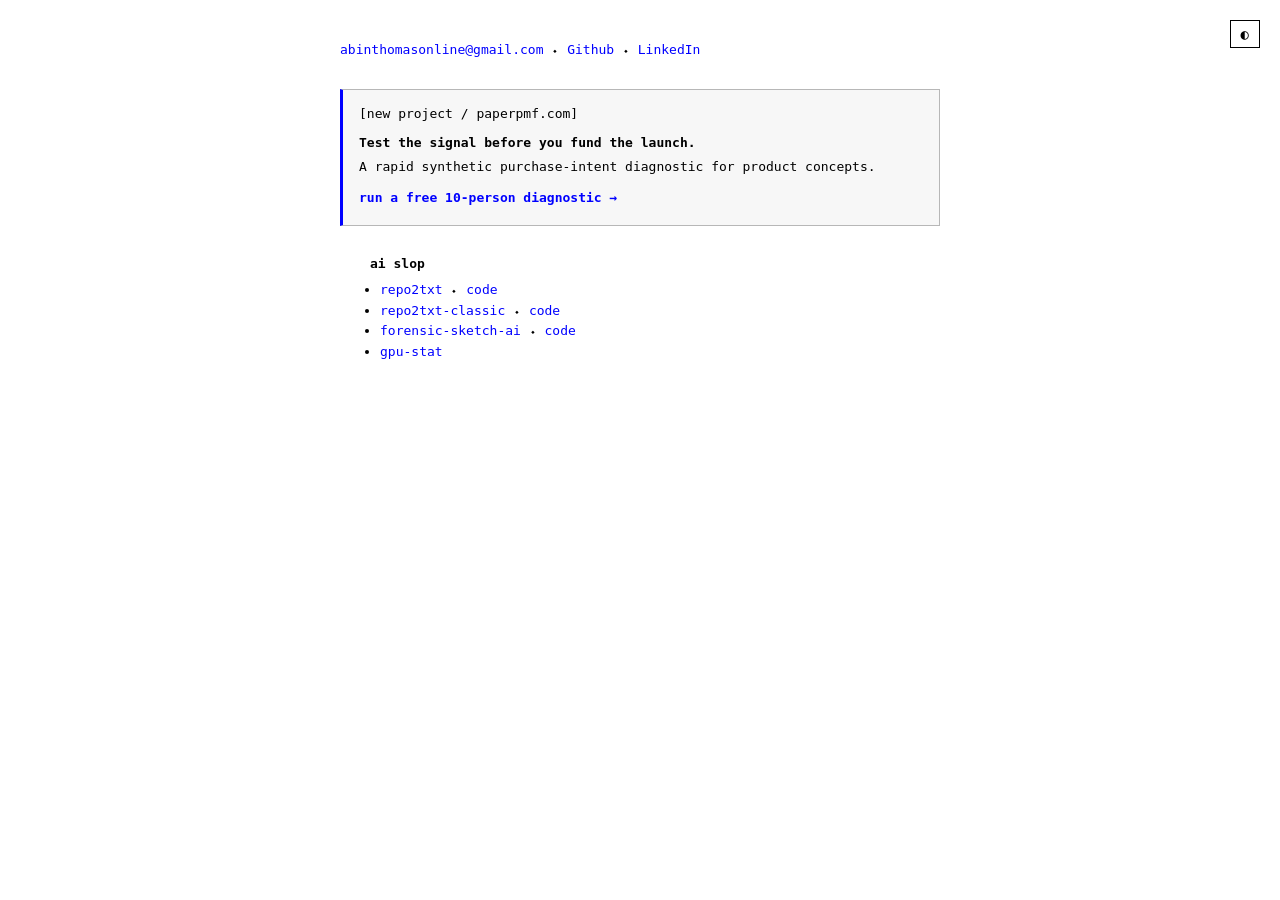
==== index.html @ cc61371e "Add PaperPMF project update" ====
<!DOCTYPE html>
<html lang="en">
<head>
  <meta charset="UTF-8">
  <meta name="viewport" content="width=device-width, initial-scale=1.0">
  <title>Abin Thomas</title>

  <!-- Google tag (gtag.js) -->
  <script async src="https://www.googletagmanager.com/gtag/js?id=G-705DZ6S6S2"></script>
  <script>
    window.dataLayer = window.dataLayer || [];
    function gtag(){dataLayer.push(arguments);}
    gtag('js', new Date());
    gtag('config', 'G-705DZ6S6S2');
  </script>

  <style>
    body {
      font-family: monospace;
      max-width: 600px;
      margin: 40px auto;
      padding: 0 20px;
      line-height: 1.6;
      background: white;
      color: black;
      transition: background 0.3s, color 0.3s;
    }
    body.dark {
      background: #1a1a1a;
      color: #e0e0e0;
    }
    a {
      color: blue;
      text-decoration: none;
    }
    body.dark a {
      color: #66b3ff;
    }
    a:hover {
      text-decoration: underline;
    }
    ul {
      margin-top: 0;
    }
    .section-title {
      font-weight: bold;
      margin-bottom: 5px;
      padding-left: 30px;
    }
    .theme-toggle {
      position: fixed;
      top: 20px;
      right: 20px;
      background: none;
      border: 1px solid;
      padding: 5px 10px;
      cursor: pointer;
      font-family: monospace;
      font-size: 14px;
    }
    body.dark .theme-toggle {
      border-color: #666;
      color: #e0e0e0;
    }
    .project-update {
      margin: 28px 0;
      padding: 14px 16px 16px;
      border: 1px solid #b7b7b7;
      border-left: 3px solid blue;
      background: #f7f7f7;
      font-family: inherit;
    }
    .project-update p {
      margin: 0;
    }
    .project-update .project-update-label {
      margin-bottom: 8px;
    }
    .project-update .project-update-headline {
      margin-bottom: 4px;
      font-weight: bold;
    }
    .project-update .project-update-body {
      margin-bottom: 10px;
    }
    .project-update-link {
      display: inline-block;
      max-width: 100%;
      font-weight: bold;
    }
    .project-update-link:focus-visible {
      outline: 2px solid blue;
      outline-offset: 3px;
    }
    body.dark .project-update {
      background: #222;
      border-color: #666;
      border-left-color: #66b3ff;
    }
    body.dark .project-update-link:focus-visible {
      outline-color: #66b3ff;
    }
    @media (max-width: 480px) {
      .project-update {
        margin: 24px 0;
        padding: 12px 14px 14px;
      }
    }
  </style>
</head>
<body>
  <button class="theme-toggle" onclick="toggleTheme()">◐</button>

  <a href="mailto:abinthomasonline@gmail.com">abinthomasonline@gmail.com</a> &#11049; <a href="https://github.com/abinthomasonline/">Github</a> &#11049; <a href="https://www.linkedin.com/in/abinthomasonline/">LinkedIn</a>

  <aside class="project-update" aria-labelledby="paperpmf-update-title">
    <p class="project-update-label">[new project / paperpmf.com]</p>
    <p class="project-update-headline" id="paperpmf-update-title">Test the signal before you fund the launch.</p>
    <p class="project-update-body">A rapid synthetic purchase-intent diagnostic for product concepts.</p>
    <a class="project-update-link" href="https://paperpmf.com/?utm_source=abinthomas.in&amp;utm_medium=referral&amp;utm_campaign=paperpmf_crosspromo_2026&amp;utm_content=project_update#diagnostic-intake">run a free 10-person diagnostic →</a>
  </aside>

  <div>
    <p class="section-title">ai slop</p>
    <ul>
      <li><a href="https://abinthomas.in/repo2txt/">repo2txt</a> &#11049; <a href="https://github.com/abinthomasonline/repo2txt">code</a></li>
      <li><a href="https://abinthomas.in/repo2txt-classic/">repo2txt-classic</a> &#11049; <a href="https://github.com/abinthomasonline/repo2txt-classic">code</a></li>
      <li><a href="https://abinthomas.in/forensic-sketch-ai/">forensic-sketch-ai</a> &#11049; <a href="https://github.com/abinthomasonline/forensic-sketch-ai">code</a></li>
      <li><a href="https://github.com/abinthomasonline/gpu-stat">gpu-stat</a></li>
    </ul>
  </div>

  <script>
    function getPreferredTheme() {
      const saved = localStorage.getItem('theme');
      if (saved) return saved;
      return window.matchMedia('(prefers-color-scheme: dark)').matches ? 'dark' : 'light';
    }

    function setTheme(theme) {
      if (theme === 'dark') {
        document.body.classList.add('dark');
      } else {
        document.body.classList.remove('dark');
      }
      localStorage.setItem('theme', theme);
    }

    function toggleTheme() {
      const current = document.body.classList.contains('dark') ? 'dark' : 'light';
      setTheme(current === 'dark' ? 'light' : 'dark');
    }

    setTheme(getPreferredTheme());
  </script>
</body>
</html>
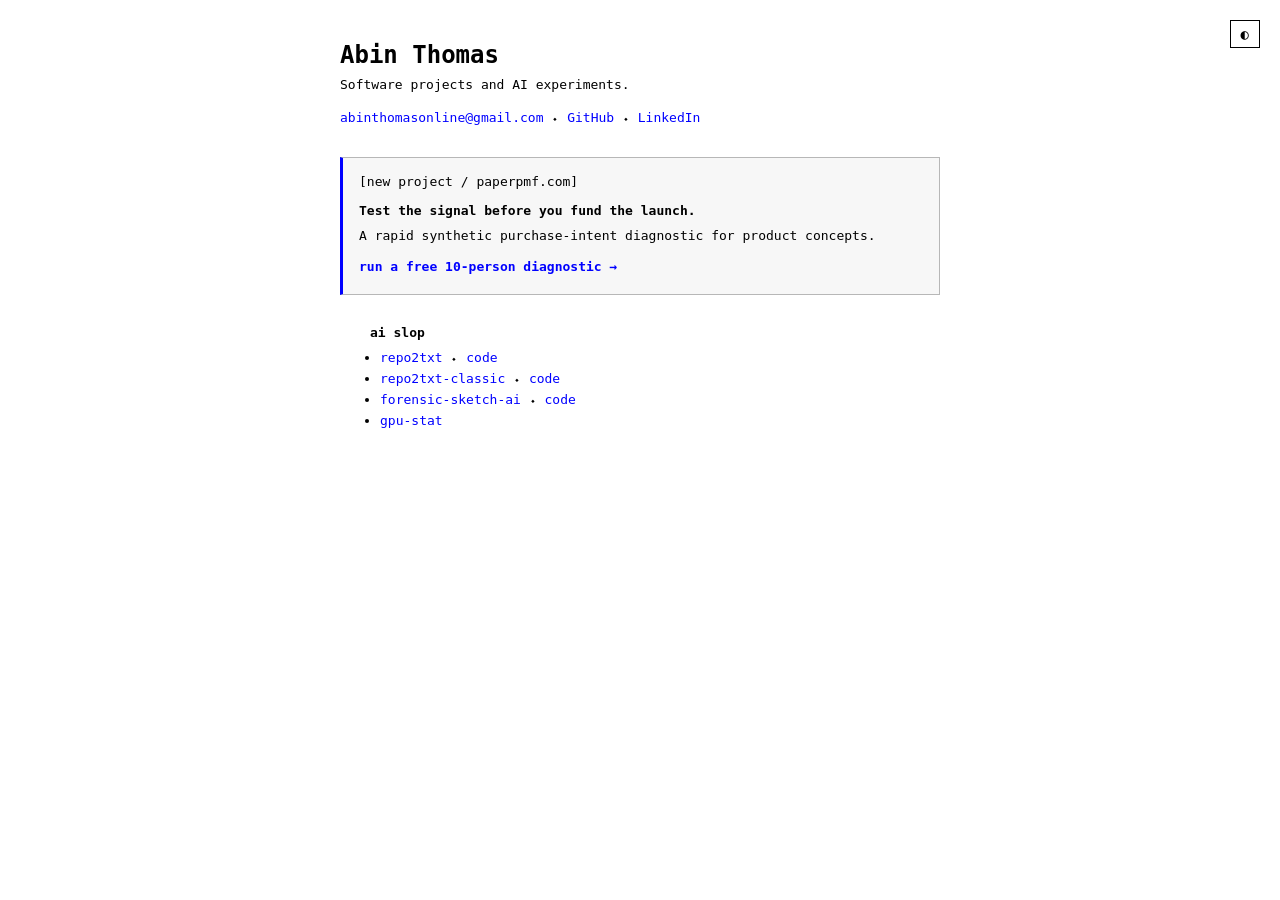
==== commit 27e6bf95: "Improve portfolio SEO and social previews" ====
--- a/index.html
+++ b/index.html
@@ -3,7 +3,66 @@
 <head>
   <meta charset="UTF-8">
   <meta name="viewport" content="width=device-width, initial-scale=1.0">
-  <title>Abin Thomas</title>
+  <title>Abin Thomas — Software &amp; AI Projects</title>
+  <meta name="description" content="Personal site of Abin Thomas, featuring open-source software and AI experiments including repo2txt and Forensic Sketch AI.">
+  <meta name="author" content="Abin Thomas">
+  <meta name="robots" content="index, follow">
+  <meta name="theme-color" content="#ffffff" media="(prefers-color-scheme: light)">
+  <meta name="theme-color" content="#1a1a1a" media="(prefers-color-scheme: dark)">
+  <link rel="canonical" href="https://abinthomas.in/">
+  <link rel="shortcut icon" href="/favicon.ico">
+  <link rel="icon" type="image/svg+xml" href="/favicon.svg">
+  <link rel="icon" type="image/png" sizes="32x32" href="/favicon-32x32.png">
+  <link rel="icon" type="image/png" sizes="16x16" href="/favicon-16x16.png">
+  <link rel="apple-touch-icon" sizes="180x180" href="/apple-touch-icon.png">
+  <link rel="manifest" href="/site.webmanifest">
+
+  <meta property="og:type" content="profile">
+  <meta property="og:site_name" content="Abin Thomas">
+  <meta property="og:title" content="Abin Thomas — Software &amp; AI Projects">
+  <meta property="og:description" content="Open-source software and AI experiments by Abin Thomas.">
+  <meta property="og:url" content="https://abinthomas.in/">
+  <meta property="og:locale" content="en_IN">
+  <meta property="og:image" content="https://abinthomas.in/images/og-abin-thomas.jpg">
+  <meta property="og:image:type" content="image/jpeg">
+  <meta property="og:image:width" content="1200">
+  <meta property="og:image:height" content="630">
+  <meta property="og:image:alt" content="A playful ink-blob mascot connecting modular software components">
+
+  <meta name="twitter:card" content="summary_large_image">
+  <meta name="twitter:title" content="Abin Thomas — Software &amp; AI Projects">
+  <meta name="twitter:description" content="Open-source software and AI experiments by Abin Thomas.">
+  <meta name="twitter:image" content="https://abinthomas.in/images/og-abin-thomas.jpg">
+  <meta name="twitter:image:alt" content="A playful ink-blob mascot connecting modular software components">
+
+  <script type="application/ld+json">
+    {
+      "@context": "https://schema.org",
+      "@graph": [
+        {
+          "@type": "WebSite",
+          "@id": "https://abinthomas.in/#website",
+          "url": "https://abinthomas.in/",
+          "name": "Abin Thomas",
+          "description": "Open-source software and AI experiments by Abin Thomas.",
+          "image": "https://abinthomas.in/images/og-abin-thomas.jpg",
+          "inLanguage": "en-IN"
+        },
+        {
+          "@type": "Person",
+          "@id": "https://abinthomas.in/#person",
+          "name": "Abin Thomas",
+          "url": "https://abinthomas.in/",
+          "image": "https://abinthomas.in/images/og-abin-thomas.jpg",
+          "email": "mailto:abinthomasonline@gmail.com",
+          "sameAs": [
+            "https://github.com/abinthomasonline/",
+            "https://www.linkedin.com/in/abinthomasonline/"
+          ]
+        }
+      ]
+    }
+  </script>
 
   <!-- Google tag (gtag.js) -->
   <script async src="https://www.googletagmanager.com/gtag/js?id=G-705DZ6S6S2"></script>
@@ -100,6 +159,23 @@
     body.dark .project-update-link:focus-visible {
       outline-color: #66b3ff;
     }
+    .site-header {
+      margin-bottom: 28px;
+    }
+    .site-title {
+      margin: 0;
+      font-size: 1.5rem;
+      line-height: 1.3;
+    }
+    .site-intro {
+      margin: 4px 0 10px;
+    }
+    .contact-links {
+      line-height: 1.8;
+    }
+    .section-title {
+      font-size: 1em;
+    }
     @media (max-width: 480px) {
       .project-update {
         margin: 24px 0;
@@ -109,26 +185,34 @@
   </style>
 </head>
 <body>
-  <button class="theme-toggle" onclick="toggleTheme()">◐</button>
-
-  <a href="mailto:abinthomasonline@gmail.com">abinthomasonline@gmail.com</a> &#11049; <a href="https://github.com/abinthomasonline/">Github</a> &#11049; <a href="https://www.linkedin.com/in/abinthomasonline/">LinkedIn</a>
-
-  <aside class="project-update" aria-labelledby="paperpmf-update-title">
-    <p class="project-update-label">[new project / paperpmf.com]</p>
-    <p class="project-update-headline" id="paperpmf-update-title">Test the signal before you fund the launch.</p>
-    <p class="project-update-body">A rapid synthetic purchase-intent diagnostic for product concepts.</p>
-    <a class="project-update-link" href="https://paperpmf.com/?utm_source=abinthomas.in&amp;utm_medium=referral&amp;utm_campaign=paperpmf_crosspromo_2026&amp;utm_content=project_update#diagnostic-intake">run a free 10-person diagnostic →</a>
-  </aside>
-
-  <div>
-    <p class="section-title">ai slop</p>
-    <ul>
-      <li><a href="https://abinthomas.in/repo2txt/">repo2txt</a> &#11049; <a href="https://github.com/abinthomasonline/repo2txt">code</a></li>
-      <li><a href="https://abinthomas.in/repo2txt-classic/">repo2txt-classic</a> &#11049; <a href="https://github.com/abinthomasonline/repo2txt-classic">code</a></li>
-      <li><a href="https://abinthomas.in/forensic-sketch-ai/">forensic-sketch-ai</a> &#11049; <a href="https://github.com/abinthomasonline/forensic-sketch-ai">code</a></li>
-      <li><a href="https://github.com/abinthomasonline/gpu-stat">gpu-stat</a></li>
-    </ul>
-  </div>
+  <button class="theme-toggle" onclick="toggleTheme()" aria-label="Toggle color theme" title="Toggle color theme">◐</button>
+
+  <header class="site-header">
+    <h1 class="site-title">Abin Thomas</h1>
+    <p class="site-intro">Software projects and AI experiments.</p>
+    <nav class="contact-links" aria-label="Contact and profiles">
+      <a href="mailto:abinthomasonline@gmail.com">abinthomasonline@gmail.com</a> &#11049; <a rel="me" href="https://github.com/abinthomasonline/">GitHub</a> &#11049; <a rel="me" href="https://www.linkedin.com/in/abinthomasonline/">LinkedIn</a>
+    </nav>
+  </header>
+
+  <main>
+    <aside class="project-update" aria-labelledby="paperpmf-update-title">
+      <p class="project-update-label">[new project / paperpmf.com]</p>
+      <p class="project-update-headline" id="paperpmf-update-title">Test the signal before you fund the launch.</p>
+      <p class="project-update-body">A rapid synthetic purchase-intent diagnostic for product concepts.</p>
+      <a class="project-update-link" href="https://paperpmf.com/?utm_source=abinthomas.in&amp;utm_medium=referral&amp;utm_campaign=paperpmf_crosspromo_2026&amp;utm_content=project_update#diagnostic-intake">run a free 10-person diagnostic →</a>
+    </aside>
+
+    <section aria-labelledby="projects-heading">
+      <h2 class="section-title" id="projects-heading">ai slop</h2>
+      <ul>
+        <li><a href="https://abinthomas.in/repo2txt/">repo2txt</a> &#11049; <a href="https://github.com/abinthomasonline/repo2txt">code</a></li>
+        <li><a href="https://repo2txt.simplebasedomain.com/">repo2txt-classic</a> &#11049; <a href="https://github.com/abinthomasonline/repo2txt-classic">code</a></li>
+        <li><a href="https://abinthomas.in/forensic-sketch-ai/">forensic-sketch-ai</a> &#11049; <a href="https://github.com/abinthomasonline/forensic-sketch-ai">code</a></li>
+        <li><a href="https://github.com/abinthomasonline/gpu-stat">gpu-stat</a></li>
+      </ul>
+    </section>
+  </main>
 
   <script>
     function getPreferredTheme() {
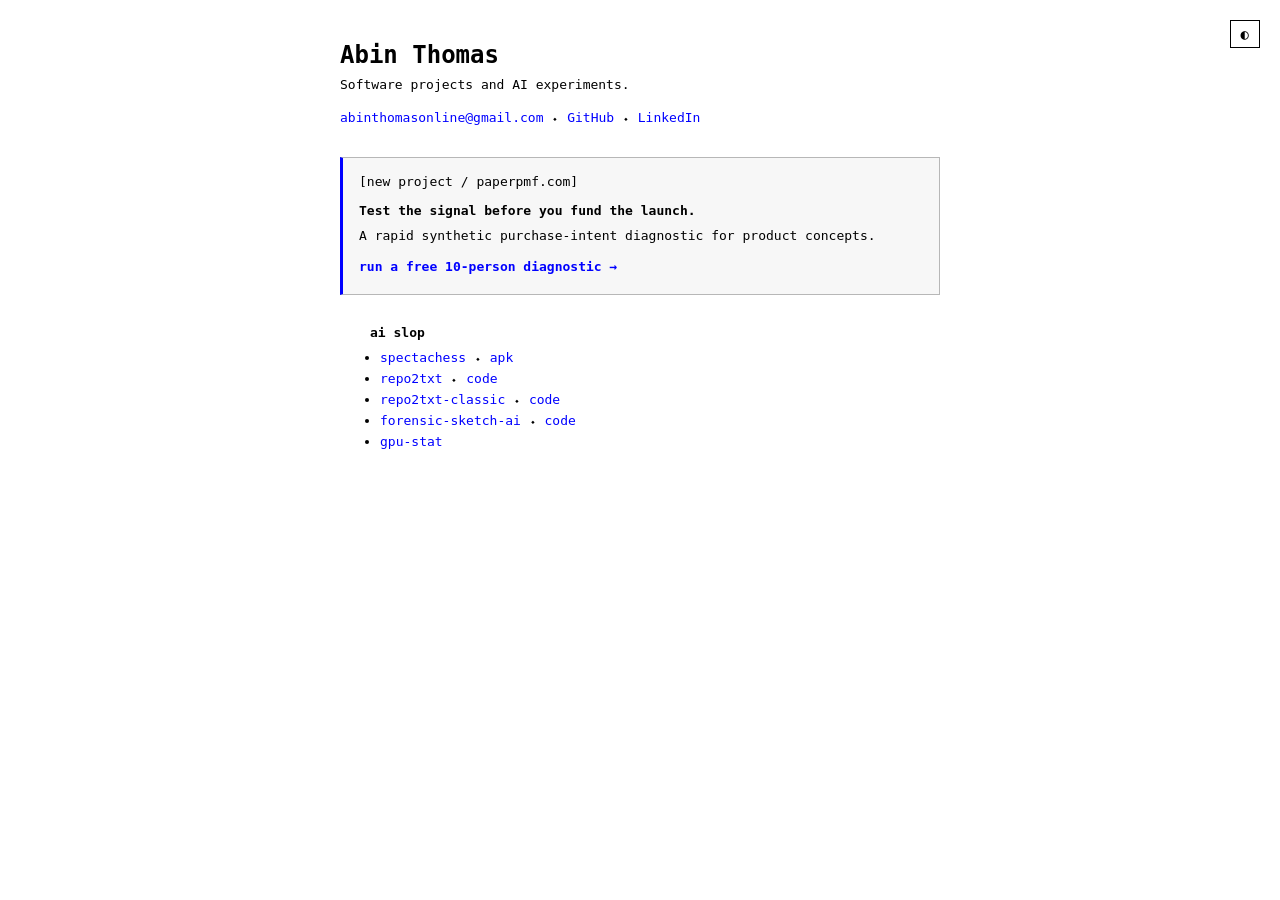
==== commit 31715d21: "Add SpectaChess download links" ====
--- a/index.html
+++ b/index.html
@@ -206,6 +206,7 @@
     <section aria-labelledby="projects-heading">
       <h2 class="section-title" id="projects-heading">ai slop</h2>
       <ul>
+        <li><a href="https://github.com/abinthomasonline/spectachess">spectachess</a> &#11049; <a href="https://github.com/abinthomasonline/spectachess/releases/latest/download/SpectaChess.apk">apk</a></li>
         <li><a href="https://abinthomas.in/repo2txt/">repo2txt</a> &#11049; <a href="https://github.com/abinthomasonline/repo2txt">code</a></li>
         <li><a href="https://repo2txt.simplebasedomain.com/">repo2txt-classic</a> &#11049; <a href="https://github.com/abinthomasonline/repo2txt-classic">code</a></li>
         <li><a href="https://abinthomas.in/forensic-sketch-ai/">forensic-sketch-ai</a> &#11049; <a href="https://github.com/abinthomasonline/forensic-sketch-ai">code</a></li>
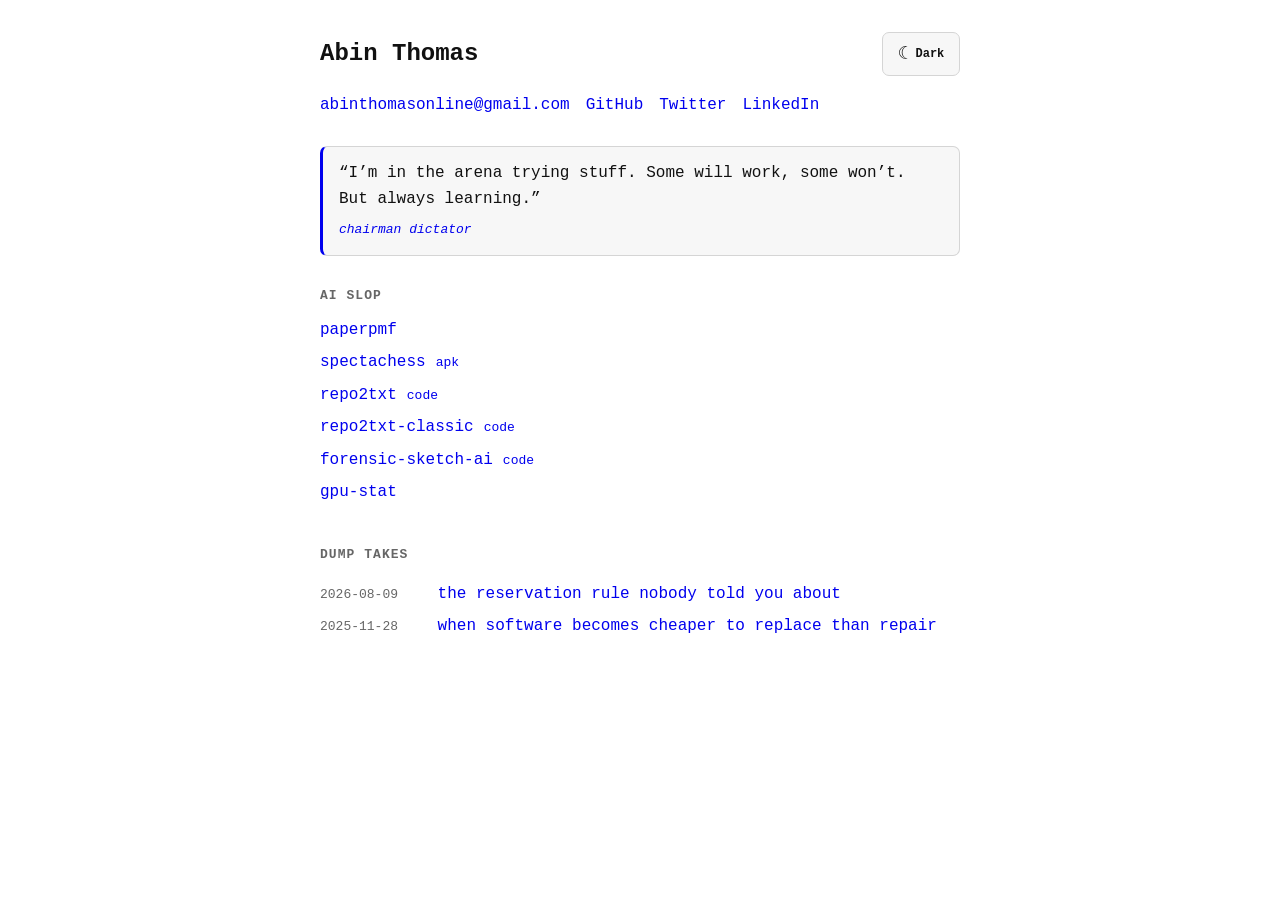
==== commit eb60f4fc: "Add blog articles and reorganize site" ====
--- a/index.html
+++ b/index.html
@@ -1,14 +1,13 @@
 <!DOCTYPE html>
-<html lang="en">
+<html lang="en-IN">
 <head>
   <meta charset="UTF-8">
-  <meta name="viewport" content="width=device-width, initial-scale=1.0">
-  <title>Abin Thomas — Software &amp; AI Projects</title>
-  <meta name="description" content="Personal site of Abin Thomas, featuring open-source software and AI experiments including repo2txt and Forensic Sketch AI.">
+  <meta name="viewport" content="width=device-width, initial-scale=1.0, viewport-fit=cover">
+  <title>Abin Thomas | Projects and writing</title>
+  <meta name="description" content="Projects and writing by Abin Thomas.">
   <meta name="author" content="Abin Thomas">
   <meta name="robots" content="index, follow">
-  <meta name="theme-color" content="#ffffff" media="(prefers-color-scheme: light)">
-  <meta name="theme-color" content="#1a1a1a" media="(prefers-color-scheme: dark)">
+  <meta name="theme-color" content="#ffffff">
   <link rel="canonical" href="https://abinthomas.in/">
   <link rel="shortcut icon" href="/favicon.ico">
   <link rel="icon" type="image/svg+xml" href="/favicon.svg">
@@ -16,11 +15,12 @@
   <link rel="icon" type="image/png" sizes="16x16" href="/favicon-16x16.png">
   <link rel="apple-touch-icon" sizes="180x180" href="/apple-touch-icon.png">
   <link rel="manifest" href="/site.webmanifest">
+  <link rel="stylesheet" href="/assets/css/site.css">
 
   <meta property="og:type" content="profile">
   <meta property="og:site_name" content="Abin Thomas">
-  <meta property="og:title" content="Abin Thomas — Software &amp; AI Projects">
-  <meta property="og:description" content="Open-source software and AI experiments by Abin Thomas.">
+  <meta property="og:title" content="Abin Thomas | Projects and writing">
+  <meta property="og:description" content="Projects and writing by Abin Thomas.">
   <meta property="og:url" content="https://abinthomas.in/">
   <meta property="og:locale" content="en_IN">
   <meta property="og:image" content="https://abinthomas.in/images/og-abin-thomas.jpg">
@@ -30,8 +30,8 @@
   <meta property="og:image:alt" content="A playful ink-blob mascot connecting modular software components">
 
   <meta name="twitter:card" content="summary_large_image">
-  <meta name="twitter:title" content="Abin Thomas — Software &amp; AI Projects">
-  <meta name="twitter:description" content="Open-source software and AI experiments by Abin Thomas.">
+  <meta name="twitter:title" content="Abin Thomas | Projects and writing">
+  <meta name="twitter:description" content="Projects and writing by Abin Thomas.">
   <meta name="twitter:image" content="https://abinthomas.in/images/og-abin-thomas.jpg">
   <meta name="twitter:image:alt" content="A playful ink-blob mascot connecting modular software components">
 
@@ -44,7 +44,7 @@
           "@id": "https://abinthomas.in/#website",
           "url": "https://abinthomas.in/",
           "name": "Abin Thomas",
-          "description": "Open-source software and AI experiments by Abin Thomas.",
+          "description": "Projects and writing by Abin Thomas.",
           "image": "https://abinthomas.in/images/og-abin-thomas.jpg",
           "inLanguage": "en-IN"
         },
@@ -57,6 +57,7 @@
           "email": "mailto:abinthomasonline@gmail.com",
           "sameAs": [
             "https://github.com/abinthomasonline/",
+            "https://x.com/abintweeting",
             "https://www.linkedin.com/in/abinthomasonline/"
           ]
         }
@@ -64,179 +65,74 @@
     }
   </script>
 
-  <!-- Google tag (gtag.js) -->
+  <script>
+    (function () {
+      var saved = null;
+      try {
+        saved = localStorage.getItem("theme");
+      } catch (error) {
+        saved = null;
+      }
+      var theme = saved === "dark" || saved === "light"
+        ? saved
+        : (window.matchMedia("(prefers-color-scheme: dark)").matches ? "dark" : "light");
+      document.documentElement.classList.toggle("dark", theme === "dark");
+    }());
+  </script>
+
   <script async src="https://www.googletagmanager.com/gtag/js?id=G-705DZ6S6S2"></script>
   <script>
     window.dataLayer = window.dataLayer || [];
-    function gtag(){dataLayer.push(arguments);}
-    gtag('js', new Date());
-    gtag('config', 'G-705DZ6S6S2');
+    function gtag(){window.dataLayer.push(arguments);}
+    gtag("js", new Date());
+    gtag("config", "G-705DZ6S6S2");
   </script>
-
-  <style>
-    body {
-      font-family: monospace;
-      max-width: 600px;
-      margin: 40px auto;
-      padding: 0 20px;
-      line-height: 1.6;
-      background: white;
-      color: black;
-      transition: background 0.3s, color 0.3s;
-    }
-    body.dark {
-      background: #1a1a1a;
-      color: #e0e0e0;
-    }
-    a {
-      color: blue;
-      text-decoration: none;
-    }
-    body.dark a {
-      color: #66b3ff;
-    }
-    a:hover {
-      text-decoration: underline;
-    }
-    ul {
-      margin-top: 0;
-    }
-    .section-title {
-      font-weight: bold;
-      margin-bottom: 5px;
-      padding-left: 30px;
-    }
-    .theme-toggle {
-      position: fixed;
-      top: 20px;
-      right: 20px;
-      background: none;
-      border: 1px solid;
-      padding: 5px 10px;
-      cursor: pointer;
-      font-family: monospace;
-      font-size: 14px;
-    }
-    body.dark .theme-toggle {
-      border-color: #666;
-      color: #e0e0e0;
-    }
-    .project-update {
-      margin: 28px 0;
-      padding: 14px 16px 16px;
-      border: 1px solid #b7b7b7;
-      border-left: 3px solid blue;
-      background: #f7f7f7;
-      font-family: inherit;
-    }
-    .project-update p {
-      margin: 0;
-    }
-    .project-update .project-update-label {
-      margin-bottom: 8px;
-    }
-    .project-update .project-update-headline {
-      margin-bottom: 4px;
-      font-weight: bold;
-    }
-    .project-update .project-update-body {
-      margin-bottom: 10px;
-    }
-    .project-update-link {
-      display: inline-block;
-      max-width: 100%;
-      font-weight: bold;
-    }
-    .project-update-link:focus-visible {
-      outline: 2px solid blue;
-      outline-offset: 3px;
-    }
-    body.dark .project-update {
-      background: #222;
-      border-color: #666;
-      border-left-color: #66b3ff;
-    }
-    body.dark .project-update-link:focus-visible {
-      outline-color: #66b3ff;
-    }
-    .site-header {
-      margin-bottom: 28px;
-    }
-    .site-title {
-      margin: 0;
-      font-size: 1.5rem;
-      line-height: 1.3;
-    }
-    .site-intro {
-      margin: 4px 0 10px;
-    }
-    .contact-links {
-      line-height: 1.8;
-    }
-    .section-title {
-      font-size: 1em;
-    }
-    @media (max-width: 480px) {
-      .project-update {
-        margin: 24px 0;
-        padding: 12px 14px 14px;
-      }
-    }
-  </style>
 </head>
 <body>
-  <button class="theme-toggle" onclick="toggleTheme()" aria-label="Toggle color theme" title="Toggle color theme">◐</button>
+  <header class="site-header">
+    <div class="title-row">
+      <h1 class="site-title">Abin Thomas</h1>
+      <button class="theme-toggle" type="button" data-theme-toggle aria-label="Use dark theme" title="Use dark theme">
+        <span data-theme-icon aria-hidden="true">☾</span>
+        <span data-theme-label>Dark</span>
+      </button>
+    </div>
 
-  <header class="site-header">
-    <h1 class="site-title">Abin Thomas</h1>
-    <p class="site-intro">Software projects and AI experiments.</p>
-    <nav class="contact-links" aria-label="Contact and profiles">
-      <a href="mailto:abinthomasonline@gmail.com">abinthomasonline@gmail.com</a> &#11049; <a rel="me" href="https://github.com/abinthomasonline/">GitHub</a> &#11049; <a rel="me" href="https://www.linkedin.com/in/abinthomasonline/">LinkedIn</a>
+    <nav class="social-links" aria-label="Contact and profiles">
+      <a class="email-link" href="mailto:abinthomasonline@gmail.com">abinthomasonline@gmail.com</a>
+      <a rel="me" href="https://github.com/abinthomasonline/">GitHub</a>
+      <a rel="me" href="https://x.com/abintweeting">Twitter</a>
+      <a rel="me" href="https://www.linkedin.com/in/abinthomasonline/">LinkedIn</a>
     </nav>
+
+    <blockquote class="site-quote">
+      <p>“I’m in the arena trying stuff. Some will work, some won’t. But always learning.”</p>
+      <footer><cite><a href="https://x.com/chamath/status/1693992134796603477">chairman dictator</a></cite></footer>
+    </blockquote>
   </header>
 
   <main>
-    <aside class="project-update" aria-labelledby="paperpmf-update-title">
-      <p class="project-update-label">[new project / paperpmf.com]</p>
-      <p class="project-update-headline" id="paperpmf-update-title">Test the signal before you fund the launch.</p>
-      <p class="project-update-body">A rapid synthetic purchase-intent diagnostic for product concepts.</p>
-      <a class="project-update-link" href="https://paperpmf.com/?utm_source=abinthomas.in&amp;utm_medium=referral&amp;utm_campaign=paperpmf_crosspromo_2026&amp;utm_content=project_update#diagnostic-intake">run a free 10-person diagnostic →</a>
-    </aside>
-
-    <section aria-labelledby="projects-heading">
+    <section class="site-section" aria-labelledby="projects-heading">
       <h2 class="section-title" id="projects-heading">ai slop</h2>
-      <ul>
-        <li><a href="https://github.com/abinthomasonline/spectachess">spectachess</a> &#11049; <a href="https://github.com/abinthomasonline/spectachess/releases/latest/download/SpectaChess.apk">apk</a></li>
-        <li><a href="https://abinthomas.in/repo2txt/">repo2txt</a> &#11049; <a href="https://github.com/abinthomasonline/repo2txt">code</a></li>
-        <li><a href="https://repo2txt.simplebasedomain.com/">repo2txt-classic</a> &#11049; <a href="https://github.com/abinthomasonline/repo2txt-classic">code</a></li>
-        <li><a href="https://abinthomas.in/forensic-sketch-ai/">forensic-sketch-ai</a> &#11049; <a href="https://github.com/abinthomasonline/forensic-sketch-ai">code</a></li>
+      <ul class="item-list">
+        <li><a href="https://paperpmf.com/">paperpmf</a></li>
+        <li><a href="https://github.com/abinthomasonline/spectachess">spectachess</a><span class="item-actions"><a href="https://github.com/abinthomasonline/spectachess/releases/latest/download/SpectaChess.apk">apk</a></span></li>
+        <li><a href="https://abinthomas.in/repo2txt/">repo2txt</a><span class="item-actions"><a href="https://github.com/abinthomasonline/repo2txt">code</a></span></li>
+        <li><a href="https://repo2txt.simplebasedomain.com/">repo2txt-classic</a><span class="item-actions"><a href="https://github.com/abinthomasonline/repo2txt-classic">code</a></span></li>
+        <li><a href="https://abinthomas.in/forensic-sketch-ai/">forensic-sketch-ai</a><span class="item-actions"><a href="https://github.com/abinthomasonline/forensic-sketch-ai">code</a></span></li>
         <li><a href="https://github.com/abinthomasonline/gpu-stat">gpu-stat</a></li>
       </ul>
     </section>
+
+    <section class="site-section" aria-labelledby="takes-heading">
+      <h2 class="section-title" id="takes-heading"><a href="/blog/">dump takes</a></h2>
+      <ol class="post-list">
+        <li><time datetime="2026-08-09">2026-08-09</time><a href="/blog/reservation-allocation/">the reservation rule nobody told you about</a></li>
+        <li><time datetime="2025-11-28">2025-11-28</time><a href="/blog/software-repair-economy/">when software becomes cheaper to replace than repair</a></li>
+      </ol>
+    </section>
   </main>
 
-  <script>
-    function getPreferredTheme() {
-      const saved = localStorage.getItem('theme');
-      if (saved) return saved;
-      return window.matchMedia('(prefers-color-scheme: dark)').matches ? 'dark' : 'light';
-    }
-
-    function setTheme(theme) {
-      if (theme === 'dark') {
-        document.body.classList.add('dark');
-      } else {
-        document.body.classList.remove('dark');
-      }
-      localStorage.setItem('theme', theme);
-    }
-
-    function toggleTheme() {
-      const current = document.body.classList.contains('dark') ? 'dark' : 'light';
-      setTheme(current === 'dark' ? 'light' : 'dark');
-    }
-
-    setTheme(getPreferredTheme());
-  </script>
+  <script src="/assets/js/theme.js"></script>
 </body>
 </html>
--- a/assets/css/site.css
+++ b/assets/css/site.css
@@ -0,0 +1,234 @@
+:root {
+  color-scheme: light;
+  --paper: #ffffff;
+  --panel: #f7f7f7;
+  --ink: #111111;
+  --muted: #666666;
+  --line: #d5d5d5;
+  --accent: #0000ee;
+  --mono: ui-monospace, SFMono-Regular, Menlo, Monaco, Consolas, "Liberation Mono", monospace;
+}
+
+html.dark,
+body.dark {
+  color-scheme: dark;
+  --paper: #1a1a1a;
+  --panel: #222222;
+  --ink: #e0e0e0;
+  --muted: #aaaaaa;
+  --line: #555555;
+  --accent: #66b3ff;
+}
+
+* {
+  box-sizing: border-box;
+}
+
+html {
+  min-height: 100%;
+  background: var(--paper);
+  color: var(--ink);
+}
+
+body {
+  width: min(100%, 672px);
+  min-height: 100dvh;
+  margin: 0 auto;
+  padding: max(32px, env(safe-area-inset-top)) max(16px, env(safe-area-inset-right)) max(56px, env(safe-area-inset-bottom)) max(16px, env(safe-area-inset-left));
+  background: var(--paper);
+  color: var(--ink);
+  font: 16px/1.6 var(--mono);
+}
+
+html.theme-ready body {
+  transition: background 180ms ease, color 180ms ease;
+}
+
+a {
+  color: var(--accent);
+  text-decoration: none;
+  text-underline-offset: 3px;
+}
+
+a:hover {
+  text-decoration: underline;
+}
+
+a:focus-visible,
+button:focus-visible {
+  outline: 2px solid var(--accent);
+  outline-offset: 3px;
+}
+
+.site-header {
+  margin-bottom: 30px;
+}
+
+.title-row,
+.page-bar {
+  display: flex;
+  gap: 16px;
+  align-items: center;
+  justify-content: space-between;
+}
+
+.site-title,
+.page-title {
+  margin: 0;
+  font-size: 24px;
+  line-height: 1.25;
+}
+
+.page-title {
+  margin-top: 28px;
+}
+
+.theme-toggle {
+  display: inline-flex;
+  min-width: 78px;
+  min-height: 44px;
+  flex: 0 0 auto;
+  gap: 7px;
+  align-items: center;
+  justify-content: center;
+  border: 1px solid var(--line);
+  border-radius: 7px;
+  padding: 0 10px;
+  background: var(--panel);
+  color: var(--ink);
+  font: 750 12px/1 var(--mono);
+  cursor: pointer;
+}
+
+.theme-toggle [data-theme-icon] {
+  font-size: 18px;
+}
+
+.social-links {
+  display: flex;
+  flex-wrap: wrap;
+  gap: 6px 16px;
+  margin-top: 12px;
+}
+
+.social-links a {
+  display: inline-flex;
+  min-height: 36px;
+  align-items: center;
+  white-space: nowrap;
+}
+
+.site-quote {
+  margin: 22px 0 0;
+  border: 1px solid var(--line);
+  border-left: 3px solid var(--accent);
+  border-radius: 7px;
+  padding: 14px 16px;
+  background: var(--panel);
+}
+
+.site-quote p,
+.site-quote footer {
+  margin: 0;
+}
+
+.site-quote footer {
+  margin-top: 8px;
+  color: var(--muted);
+  font-size: 13px;
+}
+
+.site-section {
+  margin-top: 30px;
+}
+
+.section-title {
+  margin: 0 0 8px;
+  color: var(--muted);
+  font-size: 13px;
+  font-weight: 800;
+  letter-spacing: 0.08em;
+  text-transform: uppercase;
+}
+
+.section-title a {
+  display: inline-flex;
+  min-height: 32px;
+  align-items: center;
+  color: inherit;
+}
+
+.item-list,
+.post-list {
+  display: grid;
+  gap: 0;
+  margin: 0;
+  padding: 0;
+  list-style: none;
+}
+
+.item-list li,
+.post-list li {
+  min-height: 32px;
+  padding: 0;
+}
+
+.item-list li {
+  display: flex;
+  flex-wrap: wrap;
+  gap: 4px 10px;
+  align-items: baseline;
+}
+
+.item-list li > a,
+.item-actions,
+.item-actions a,
+.post-list a {
+  display: inline-flex;
+  min-height: 32px;
+  align-items: center;
+}
+
+.item-actions a {
+  min-width: 24px;
+}
+
+.item-actions {
+  color: var(--muted);
+  font-size: 13px;
+}
+
+.post-list li {
+  display: grid;
+  grid-template-columns: 11ch minmax(0, 1fr);
+  gap: 12px;
+  align-items: baseline;
+}
+
+.post-list time {
+  color: var(--muted);
+  font-size: 13px;
+}
+
+.home-link {
+  display: inline-flex;
+  min-height: 44px;
+  align-items: center;
+  font-weight: 750;
+}
+
+@media (max-width: 430px) {
+  body {
+    width: 100%;
+    padding: max(20px, env(safe-area-inset-top)) max(14px, env(safe-area-inset-right)) max(56px, env(safe-area-inset-bottom)) max(14px, env(safe-area-inset-left));
+  }
+
+  .theme-toggle {
+    min-width: 72px;
+  }
+
+  .post-list li {
+    grid-template-columns: minmax(0, 1fr);
+    gap: 1px;
+  }
+}
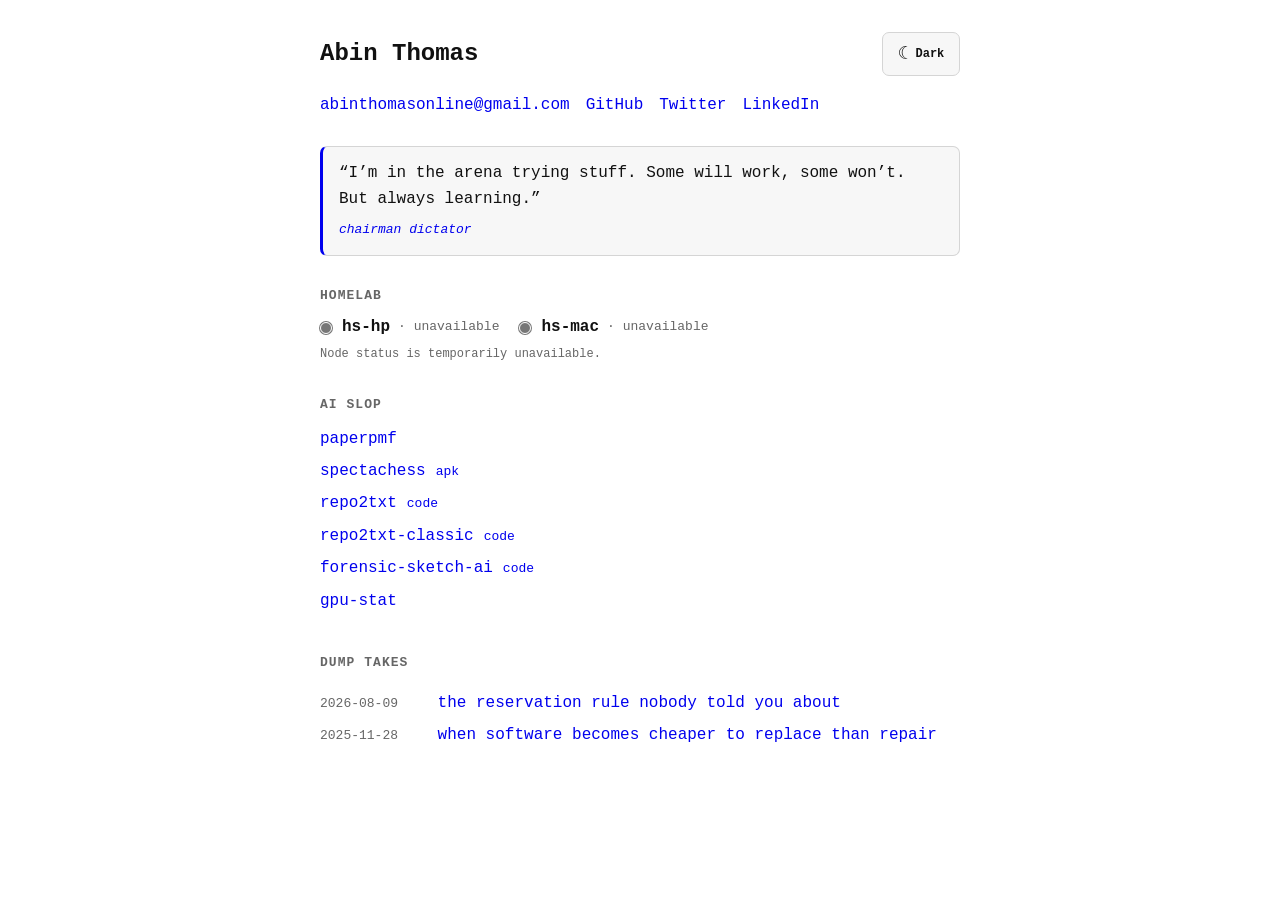
==== commit d4a48395: "Add homelab node status lights" ====
--- a/index.html
+++ b/index.html
@@ -100,27 +100,48 @@
 
     <nav class="social-links" aria-label="Contact and profiles">
       <a class="email-link" href="mailto:abinthomasonline@gmail.com">abinthomasonline@gmail.com</a>
-      <a rel="me" href="https://github.com/abinthomasonline/">GitHub</a>
-      <a rel="me" href="https://x.com/abintweeting">Twitter</a>
-      <a rel="me" href="https://www.linkedin.com/in/abinthomasonline/">LinkedIn</a>
+      <a rel="me noopener noreferrer" target="_blank" href="https://github.com/abinthomasonline/">GitHub</a>
+      <a rel="me noopener noreferrer" target="_blank" href="https://x.com/abintweeting">Twitter</a>
+      <a rel="me noopener noreferrer" target="_blank" href="https://www.linkedin.com/in/abinthomasonline/">LinkedIn</a>
     </nav>
 
     <blockquote class="site-quote">
       <p>“I’m in the arena trying stuff. Some will work, some won’t. But always learning.”</p>
-      <footer><cite><a href="https://x.com/chamath/status/1693992134796603477">chairman dictator</a></cite></footer>
+      <footer><cite><a href="https://x.com/chamath/status/1693992134796603477" target="_blank" rel="noopener noreferrer">chairman dictator</a></cite></footer>
     </blockquote>
   </header>
 
   <main>
+    <section class="site-section node-status" aria-labelledby="node-status-heading" data-node-status-root>
+      <h2 class="section-title" id="node-status-heading">homelab</h2>
+      <ul class="node-status-list" aria-label="Homelab node status">
+        <li class="node-status-item" data-node-id="hs-hp" data-state="unknown">
+          <span class="node-status-light" aria-hidden="true"></span>
+          <span class="node-status-name">hs-hp</span>
+          <span class="node-status-state" data-node-state>checking</span>
+        </li>
+        <li class="node-status-item" data-node-id="hs-mac" data-state="unknown">
+          <span class="node-status-light" aria-hidden="true"></span>
+          <span class="node-status-name">hs-mac</span>
+          <span class="node-status-state" data-node-state>checking</span>
+        </li>
+      </ul>
+      <p class="node-status-note">
+        <span data-node-status-message role="status" aria-live="polite" aria-atomic="true">Checking node status…</span>
+        <time data-node-status-updated hidden></time>
+      </p>
+      <noscript><p class="node-status-note">Node status requires JavaScript.</p></noscript>
+    </section>
+
     <section class="site-section" aria-labelledby="projects-heading">
       <h2 class="section-title" id="projects-heading">ai slop</h2>
       <ul class="item-list">
-        <li><a href="https://paperpmf.com/">paperpmf</a></li>
-        <li><a href="https://github.com/abinthomasonline/spectachess">spectachess</a><span class="item-actions"><a href="https://github.com/abinthomasonline/spectachess/releases/latest/download/SpectaChess.apk">apk</a></span></li>
-        <li><a href="https://abinthomas.in/repo2txt/">repo2txt</a><span class="item-actions"><a href="https://github.com/abinthomasonline/repo2txt">code</a></span></li>
-        <li><a href="https://repo2txt.simplebasedomain.com/">repo2txt-classic</a><span class="item-actions"><a href="https://github.com/abinthomasonline/repo2txt-classic">code</a></span></li>
-        <li><a href="https://abinthomas.in/forensic-sketch-ai/">forensic-sketch-ai</a><span class="item-actions"><a href="https://github.com/abinthomasonline/forensic-sketch-ai">code</a></span></li>
-        <li><a href="https://github.com/abinthomasonline/gpu-stat">gpu-stat</a></li>
+        <li><a href="https://paperpmf.com/" target="_blank" rel="noopener noreferrer">paperpmf</a></li>
+        <li><a href="https://github.com/abinthomasonline/spectachess" target="_blank" rel="noopener noreferrer">spectachess</a><span class="item-actions"><a href="https://github.com/abinthomasonline/spectachess/releases/latest/download/SpectaChess.apk" target="_blank" rel="noopener noreferrer">apk</a></span></li>
+        <li><a href="https://abinthomas.in/repo2txt/">repo2txt</a><span class="item-actions"><a href="https://github.com/abinthomasonline/repo2txt" target="_blank" rel="noopener noreferrer">code</a></span></li>
+        <li><a href="https://repo2txt.simplebasedomain.com/" target="_blank" rel="noopener noreferrer">repo2txt-classic</a><span class="item-actions"><a href="https://github.com/abinthomasonline/repo2txt-classic" target="_blank" rel="noopener noreferrer">code</a></span></li>
+        <li><a href="https://abinthomas.in/forensic-sketch-ai/">forensic-sketch-ai</a><span class="item-actions"><a href="https://github.com/abinthomasonline/forensic-sketch-ai" target="_blank" rel="noopener noreferrer">code</a></span></li>
+        <li><a href="https://github.com/abinthomasonline/gpu-stat" target="_blank" rel="noopener noreferrer">gpu-stat</a></li>
       </ul>
     </section>
 
@@ -134,5 +155,6 @@
   </main>
 
   <script src="/assets/js/theme.js"></script>
+  <script src="/assets/js/node-status.js"></script>
 </body>
 </html>
--- a/assets/css/site.css
+++ b/assets/css/site.css
@@ -6,6 +6,10 @@
   --muted: #666666;
   --line: #d5d5d5;
   --accent: #0000ee;
+  --status-online: #16803a;
+  --status-degraded: #a85b00;
+  --status-offline: #bd2525;
+  --status-unknown: #777777;
   --mono: ui-monospace, SFMono-Regular, Menlo, Monaco, Consolas, "Liberation Mono", monospace;
 }
 
@@ -18,6 +22,10 @@
   --muted: #aaaaaa;
   --line: #555555;
   --accent: #66b3ff;
+  --status-online: #4ade80;
+  --status-degraded: #fbbf24;
+  --status-offline: #fb7185;
+  --status-unknown: #a3a3a3;
 }
 
 * {
@@ -158,6 +166,68 @@
   color: inherit;
 }
 
+.node-status-list {
+  display: flex;
+  flex-wrap: wrap;
+  gap: 8px 20px;
+  margin: 0;
+  padding: 0;
+  list-style: none;
+}
+
+.node-status-item {
+  display: grid;
+  min-width: 160px;
+  grid-template-columns: 14px auto auto;
+  gap: 8px;
+  align-items: center;
+}
+
+.node-status-light {
+  color: var(--status-unknown);
+  width: 12px;
+  height: 12px;
+  border: 1px solid var(--paper);
+  border-radius: 50%;
+  background: currentColor;
+  box-shadow: 0 0 0 1px currentColor;
+}
+
+.node-status-item[data-state="online"] .node-status-light {
+  color: var(--status-online);
+}
+
+.node-status-item[data-state="degraded"] .node-status-light {
+  color: var(--status-degraded);
+}
+
+.node-status-item[data-state="offline"] .node-status-light {
+  color: var(--status-offline);
+}
+
+.node-status-name {
+  font-weight: 750;
+}
+
+.node-status-state {
+  color: var(--muted);
+  font-size: 13px;
+}
+
+.node-status-state::before {
+  content: "· ";
+}
+
+.node-status-note {
+  margin: 5px 0 0;
+  color: var(--muted);
+  font-size: 12px;
+}
+
+.node-status-note time::before {
+  content: " ";
+}
+
 .item-list,
 .post-list {
   display: grid;
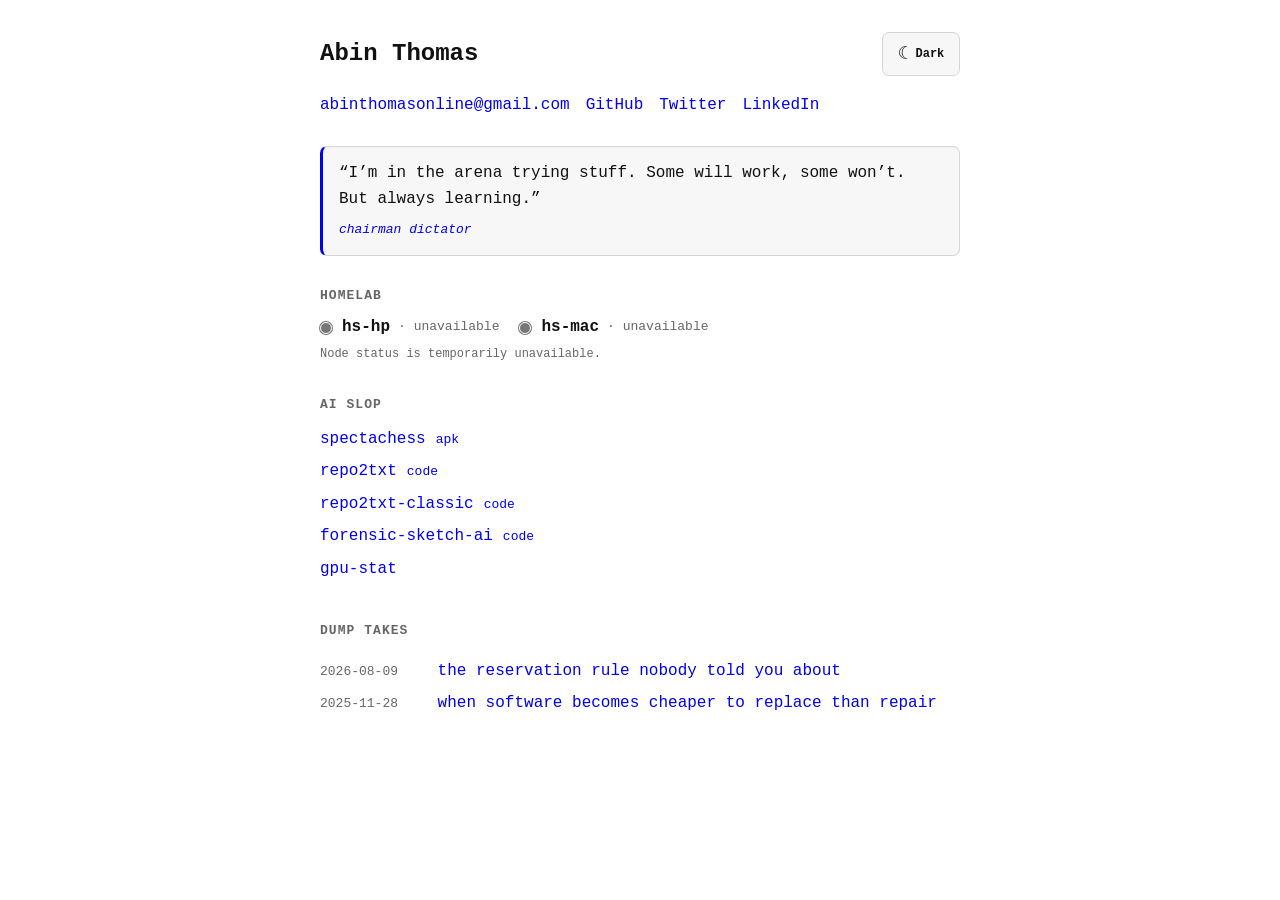
==== commit b9f60510: "Remove paused PaperPMF project link" ====
--- a/index.html
+++ b/index.html
@@ -136,7 +136,6 @@
     <section class="site-section" aria-labelledby="projects-heading">
       <h2 class="section-title" id="projects-heading">ai slop</h2>
       <ul class="item-list">
-        <li><a href="https://paperpmf.com/" target="_blank" rel="noopener noreferrer">paperpmf</a></li>
         <li><a href="https://github.com/abinthomasonline/spectachess" target="_blank" rel="noopener noreferrer">spectachess</a><span class="item-actions"><a href="https://github.com/abinthomasonline/spectachess/releases/latest/download/SpectaChess.apk" target="_blank" rel="noopener noreferrer">apk</a></span></li>
         <li><a href="https://abinthomas.in/repo2txt/">repo2txt</a><span class="item-actions"><a href="https://github.com/abinthomasonline/repo2txt" target="_blank" rel="noopener noreferrer">code</a></span></li>
         <li><a href="https://repo2txt.simplebasedomain.com/" target="_blank" rel="noopener noreferrer">repo2txt-classic</a><span class="item-actions"><a href="https://github.com/abinthomasonline/repo2txt-classic" target="_blank" rel="noopener noreferrer">code</a></span></li>
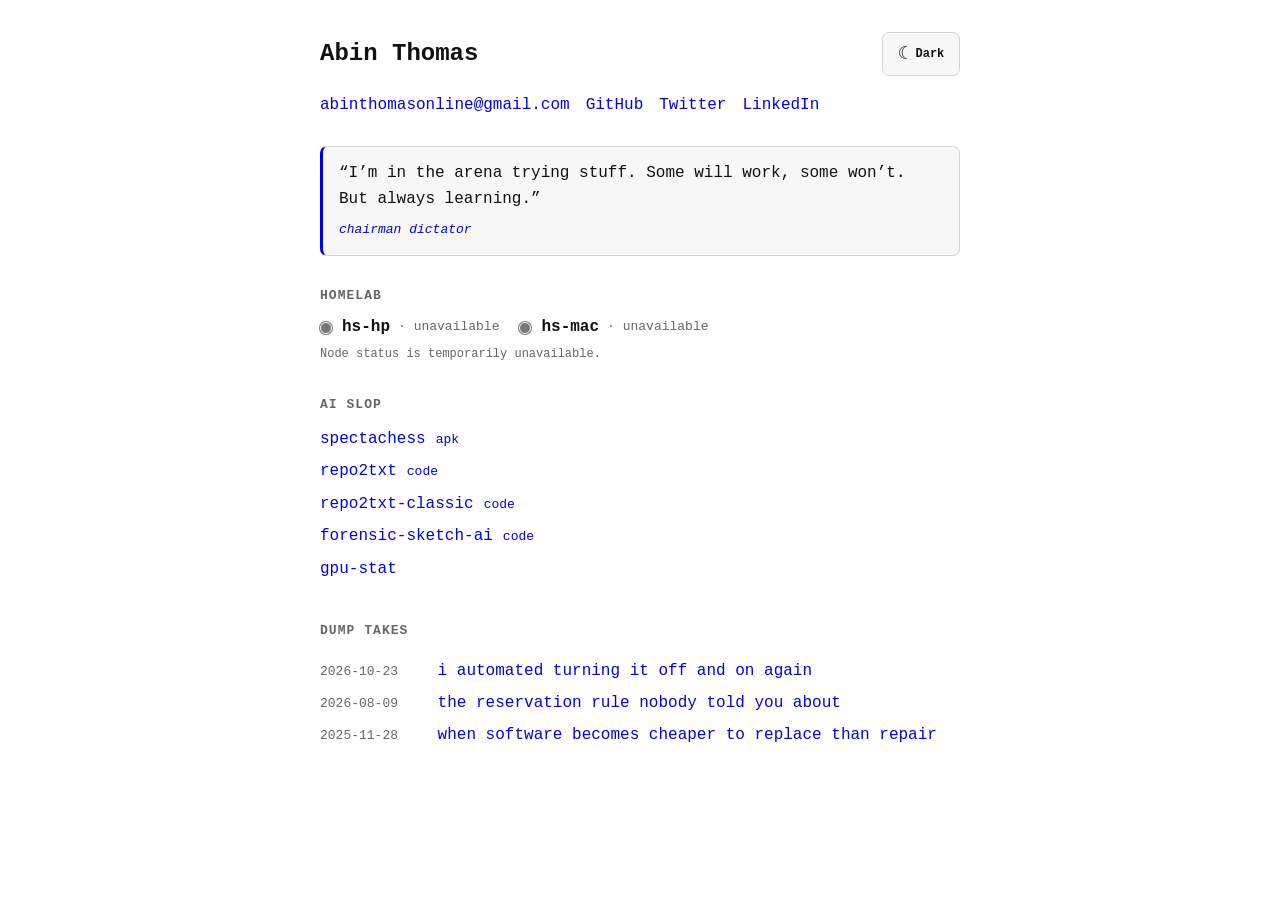
==== commit 26003f63: "Publish ESP32 router watchdog build story" ====
--- a/index.html
+++ b/index.html
@@ -147,6 +147,7 @@
     <section class="site-section" aria-labelledby="takes-heading">
       <h2 class="section-title" id="takes-heading"><a href="/blog/">dump takes</a></h2>
       <ol class="post-list">
+        <li><time datetime="2026-10-23">2026-10-23</time><a href="/blog/router-watchdog/">i automated turning it off and on again</a></li>
         <li><time datetime="2026-08-09">2026-08-09</time><a href="/blog/reservation-allocation/">the reservation rule nobody told you about</a></li>
         <li><time datetime="2025-11-28">2025-11-28</time><a href="/blog/software-repair-economy/">when software becomes cheaper to replace than repair</a></li>
       </ol>
